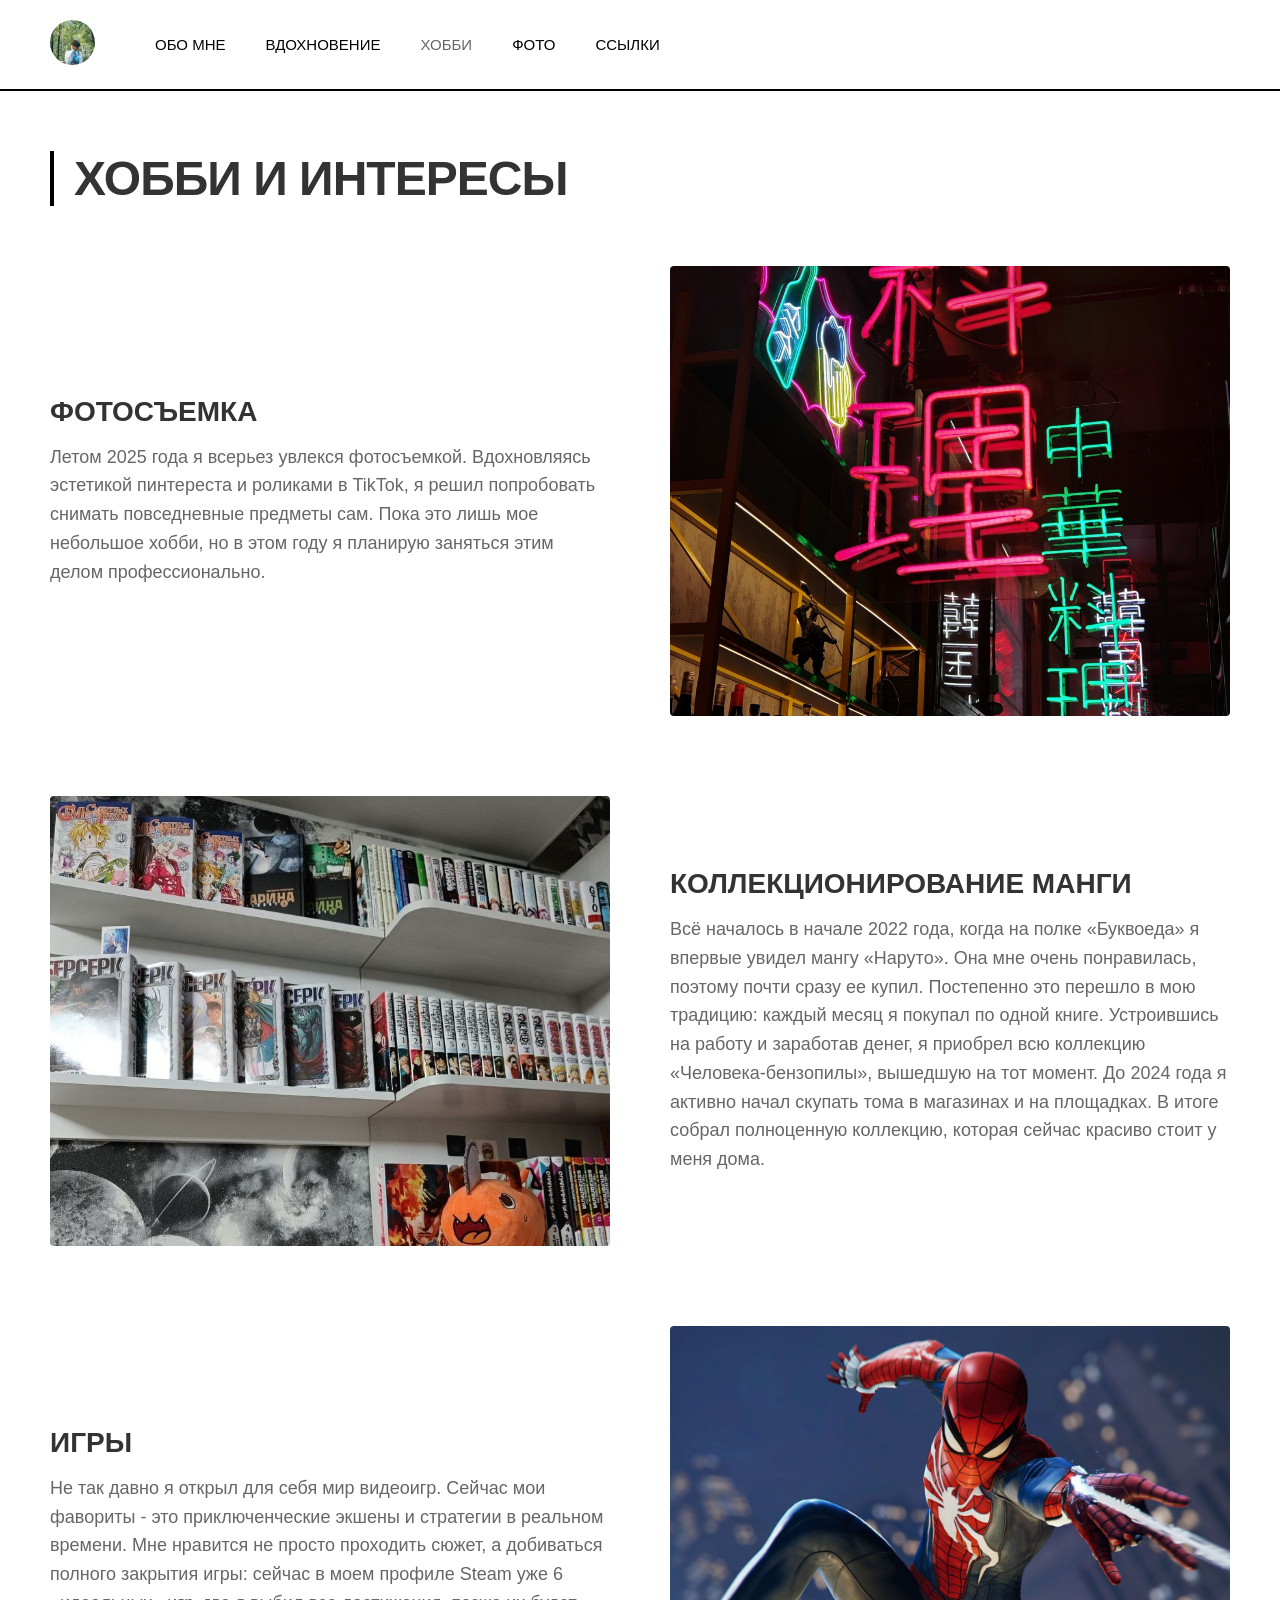
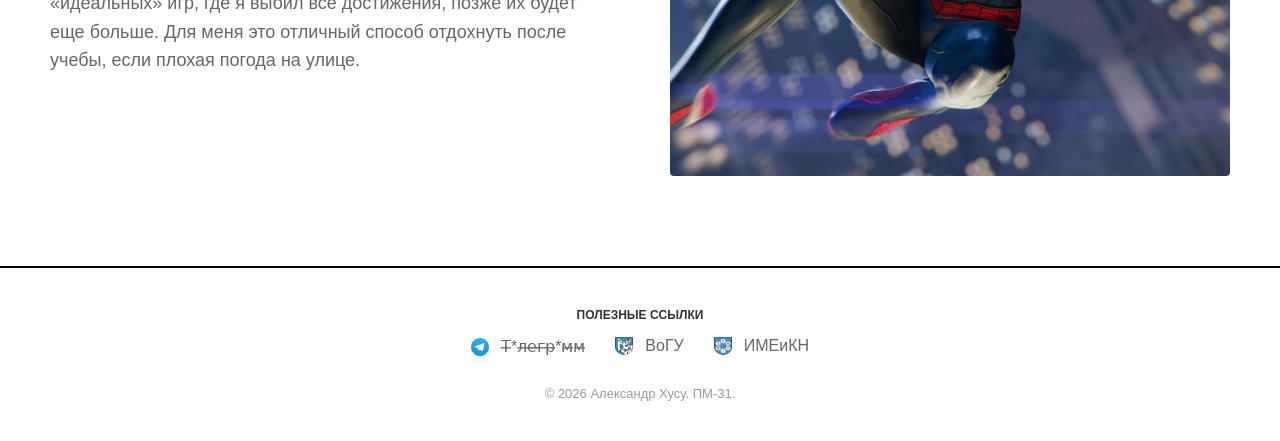
==== hobby.html @ 07779d30 "Initial push" ====
<!DOCTYPE html>
<html lang="ru">
<head>
  <meta charset="UTF-8">
  <meta name="viewport" content="width=device-width, initial-scale=1.0">
  <title>Хобби и интересы</title>
  <link rel="stylesheet" href="style.css">
</head>
<body>

<header class="navbar">
  <div class="logo">
    <img src="images/logo/3.jpg" alt="Лого">
  </div>
  <nav>
    <ul class="nav-links">
      <li><a href="index.html">Обо мне</a></li>
      <li><a href="insp.html">Вдохновение</a></li>
      <li><a href="hobby.html" class="active">Хобби</a></li>
      <li><a href="photo.html">Фото</a></li>
      <li><a href="link.html">Ссылки</a></li>
    </ul>
  </nav>
</header>

<main>
  <section class="hobby-header">
    <h1>Хобби и интересы</h1>
  </section>

  <section class="hobby-item img-right">
    <div class="hobby-text">
      <h2>Фотосъемка</h2>
      <p>Летом 2025 года я всерьез увлекся фотосъемкой. Вдохновляясь эстетикой пинтереста и роликами в TikTok, я решил попробовать снимать повседневные предметы сам. Пока это лишь мое небольшое хобби, но в этом году я планирую заняться этим делом профессионально.</p>
    </div>
    <div class="hobby-image">
      <img src="images/hobby/photo.jpg" alt="Фотосъемка">
    </div>
  </section>

  <section class="hobby-item img-left">
    <div class="hobby-text">
      <h2>Коллекционирование манги</h2>
      <p>Всё началось в начале 2022 года, когда на полке «Буквоеда» я впервые увидел мангу «Наруто». Она мне очень понравилась, поэтому почти сразу ее купил. Постепенно это перешло в мою традицию: каждый месяц я покупал по одной книге. Устроившись на работу и заработав денег, я приобрел всю коллекцию «Человека-бензопилы», вышедшую на тот момент. До 2024 года я активно начал скупать тома в магазинах и на площадках. В итоге собрал полноценную коллекцию, которая сейчас красиво стоит у меня дома.</p>
    </div>
    <div class="hobby-image">
      <img src="images/hobby/manga.jpg" alt="Манга">
    </div>
  </section>


  <section class="hobby-item img-right">
    <div class="hobby-text">
      <h2>Игры</h2>
      <p>Не так давно я открыл для себя мир видеоигр. Сейчас мои фавориты - это приключенческие экшены и стратегии в реальном времени. Мне нравится не просто проходить сюжет, а добиваться полного закрытия игры: сейчас в моем профиле Steam уже 6 «идеальных» игр, где я выбил все достижения, позже их будет еще больше. Для меня это отличный способ отдохнуть после учебы, если плохая погода на улице.</p>
    </div>
    <div class="hobby-image">
      <img src="images/hobby/game.jpg" alt="Игры">
    </div>
  </section>

</main>

<footer class="footer-minimal">
  <div class="footer-container-two">
    <div class="footer-col">
      <p class="footer-heading">Полезные ссылки</p>
      <ul class="footer-links">
        <li>
          <a href="https://t.me/mediagigantyeh" target="_blank">
            <img src="images/logo/tg.png" class="footer-icon" alt="TG">Т̶*л̶е̶г̶р̶*м̶м̶
          </a>
        </li>
        <li>
          <a href="https://vk.com/imemit_vogu" target="_blank">
            <img src="images/logo/vogu.png" class="footer-icon" alt="ВоГУ">ВоГУ
          </a>
        </li>
        <li>
          <a href="https://vk.com/imemit_vogu" target="_blank">
            <img src="images/logo/instit.png" class="footer-icon" alt="ИМЕиКН">ИМЕиКН
          </a>
        </li>
      </ul>
    </div>
  </div>

  <div class="footer-bottom">
    <p>&copy; 2026 Александр Хусу. ПМ-31.</p>
  </div>
</footer>

<button id="backToTop" class="back-to-top">
  <span>&#8593;</span>
</button>
<script src="y.js"></script>

</body>
</html>
---- style.css ----
:root {
    --black: #000;
    --gray: #666;
    --light-gray: #888;
    --bg-gray: #f5f5f5;
    --transition: 0.3s ease;
    --container-max: 1700px;
}

* {
    margin: 0;
    padding: 0;
    box-sizing: border-box;
}

body {
    font-family: 'Helvetica', sans-serif;
    color: #333;
    display: flex;
    flex-direction: column;
    min-height: 100vh;
}

/* Хедер */
.navbar {
    display: flex;
    align-items: center;
    padding: 20px 50px;
    border-bottom: 2px solid var(--black);
    gap: 60px;
}

.logo img {
    width: 45px; height: 45px;
    border-radius: 50%;
    object-fit: cover;
}

.nav-links {
    display: flex;
    list-style: none;
    gap: 40px;
}

.nav-links a {
    text-decoration: none;
    color: var(--black);
    font-size: 15px;
    font-weight: 500;
    text-transform: uppercase;
    transition: color var(--transition);
}

.nav-links a.active {
    color: var(--gray);
    padding-bottom: 4px;
}

/* Футер */
.footer-minimal {
    padding: 40px 50px;
    border-top: 2px solid var(--black);
    margin-top: 50px;
}

.footer-container-two {
    max-width: 1000px;
    margin: 0 auto;
    display: flex;
    justify-content: center;
}

.footer-heading {
    font-size: 12px;
    font-weight: 700;
    text-transform: uppercase;
    margin-bottom: 15px;
    text-align: center;
}

.footer-links {
    list-style: none;
    display: flex;
    flex-direction: row;
    gap: 30px;
}

.footer-links a {
    display: flex;
    align-items: center;
    gap: 12px;
    color: var(--gray);
    text-decoration: none;
    transition: color var(--transition);
}

.footer-icon {
    width: 18px;
    height: 18px;
}

.footer-bottom {
    margin-top: 30px;
    text-align: center;
    font-size: 13px;
    color: #999;
}

/* Обо мне */
.about-hero {
    flex: 1;
    padding: 80px 50px;
    max-width: var(--container-max);
    margin: 0 auto;
}

.about-container {
    display: grid;
    grid-template-columns: 1.2fr 0.8fr;
    gap: 50px 100px;
    align-items: center;
}

.category-tag {
    font-size: 14px;
    text-transform: uppercase;
    letter-spacing: 0.2em;
    color: var(--light-gray);
    margin-bottom: 20px;
    display: block;
}

.about-title {
    font-size: clamp(60px, 9vw, 140px);
    line-height: 0.85;
    text-transform: uppercase;
    letter-spacing: -0.04em;
    margin-bottom: 30px;
}

.about-description p {
    font-size: 20px;
    line-height: 1.6;
    margin-bottom: 30px;
    max-width: 600px;
}

.about-photo {
    height: 700px;
    border-radius: 4px;
    overflow: hidden;
}

.about-photo img {
    width: 100%;
    height: 100%;
    object-fit: cover;
}

/* Вдохновение */
.inspiration-grid {
    display: grid;
    grid-template-columns: repeat(auto-fill, minmax(400px, 1fr));
    gap: 40px;
    padding: 40px 50px;
    max-width: var(--container-max);
    margin: 0 auto;
}

.insp-card {
    display: flex;
    flex-direction: column;
    border: 2px solid var(--black);
    background: #fff;
    transition: transform 0.5s ease, box-shadow 0.5s ease;
    overflow: hidden;
}

.insp-card:hover {
    transform: scale(1.02);
    box-shadow: 0 15px 30px rgba(0,0,0,0.1);
}

.insp-img {
    width: 100%;
    height: 300px;
    overflow: hidden;
    border-bottom: 2px solid var(--black);
}

.insp-img img {
    width: 100%;
    height: 100%;
    object-fit: cover;
    transition: transform 0.5s ease;
}

.insp-card:hover .insp-img img {
    transform: scale(1.05);
}

.insp-content {
    padding: 25px;
}

.insp-tag {
    font-size: 12px;
    text-transform: uppercase;
    letter-spacing: 0.2em;
    color: var(--light-gray);
    margin-bottom: 10px;
    display: block;
}

.insp-content h3 {
    font-size: 24px;
    font-weight: 700;
    text-transform: uppercase;
    margin-bottom: 15px;
    letter-spacing: -0.02em;
}

.insp-content p {
    font-size: 16px;
    line-height: 1.5;
    color: var(--gray);
}

/* Хобби */
.hobby-header {
    padding: 60px 50px 20px;
    max-width: var(--container-max);
    margin: 0 auto;
}

.hobby-header h1 {
    font-size: clamp(32px, 5vw, 48px);
    text-transform: uppercase;
    letter-spacing: -0.02em;
    border-left: 4px solid var(--black);
    padding-left: 20px;
}

.hobby-item {
    display: flex;
    align-items: center;
    gap: 60px;
    padding: 40px 50px;
    max-width: var(--container-max);
    margin: 0 auto;
}

.img-right {
    flex-direction: row;
}

.img-left {
    flex-direction: row-reverse;
}

.hobby-text {
    flex: 1;
}

.hobby-text h2 {
    font-size: 28px;
    margin-bottom: 15px;
    text-transform: uppercase;
}

.hobby-text p {
    font-size: 18px;
    line-height: 1.6;
    color: var(--gray);
}

.hobby-image {
    flex: 1;
    height: 450px;
    border-radius: 4px;
    overflow: hidden;
}

.hobby-image img {
    width: 100%;
    height: 100%;
    object-fit: cover;
    transition: transform 0.5s ease;
}

.hobby-image img:hover {
    transform: scale(1.03);
}

/* Фото */
.photo-gallery {
    display: grid;
    grid-template-columns: repeat(3, 1fr);
    gap: 40px 30px;
    max-width: 1800px;
    margin: 50px auto;
    padding: 0 50px;
}

.gallery-item {
    width: 100%;
    aspect-ratio: 3 / 2;
    overflow: hidden;
    border-radius: 12px;
    cursor: pointer;
}

.gallery-img {
    width: 100%;
    height: 100%;
    object-fit: cover;
    transition: transform 0.5s ease;
}

.gallery-item:hover .gallery-img {
    transform: scale(1.05);
}

/* Кнопка наверх */
.back-to-top {
    position: fixed;
    bottom: 30px;
    right: 30px;
    width: 50px;
    height: 50px;
    background-color: white;
    color: var(--black);
    border: none;
    border-radius: 50%;
    cursor: pointer;
    display: none;
    align-items: center;
    justify-content: center;
    font-size: 24px;
    z-index: 1000;
    transition: opacity 0.3s, transform 0.3s;
    box-shadow: 0 4px 10px rgba(0,0,0,0.2);
}

.back-to-top:hover {
    transform: translateY(-5px);
    opacity: 0.8;
}

html {
    scroll-behavior: smooth;
}

/* Действие с фото */
.lightbox {
    display: none;
    position: fixed;
    z-index: 2000;
    top: 0; left: 0;
    width: 100%;
    height: 100%;
    background: rgba(0, 0, 0, 0.95);
    align-items: center;
    justify-content: center;
}

.lb-content {
    width: 100%;
    height: 100%;
    display: flex;
    align-items: center;
    justify-content: center;
    padding: 20px;
}

#lightbox-img {
    max-width: 100%;
    max-height: 80vh;
    object-fit: contain;
    transition: transform 0.3s ease;
}

.lb-nav {
    position: absolute;
    top: 50%;
    transform: translateY(-50%);
    background: rgba(255, 255, 255, 0.1);
    border: none;
    color: white;
    font-size: 40px;
    padding: 15px 20px;
    cursor: pointer;
    z-index: 2010;
    border-radius: 50%;
    user-select: none;
}

.lb-prev { left: 10px; }
.lb-next { right: 10px; }

.close-btn {
    position: absolute;
    top: 20px;
    right: 20px;
    color: white;
    font-size: 45px;
    cursor: pointer;
    z-index: 2020;
    line-height: 1;
}

#lightbox-img {
    max-width: 90%;
    max-height: 85vh;
    object-fit: contain;
}

/* Ссылки */
.links-container {
    display: grid;
    grid-template-columns: 1fr 1fr;
    gap: 50px;
    padding: 40px 50px;
    max-width: var(--container-max);
    margin: 0 auto;
}

.links-grid {
    display: grid;
    grid-template-columns: repeat(2, 1fr);
    grid-template-rows: repeat(3, 1fr);
    gap: 20px;
}

.link-card {
    display: flex;
    align-items: center;
    padding: 20px;
    border: 2px solid var(--black);
    text-decoration: none;
    color: var(--black);
    background: #fff;
    aspect-ratio: 1 / 0.5;
    transition: transform 0.5s ease, box-shadow 0.5s ease;
    overflow: hidden;
}

.link-card:hover {
    transform: scale(1.03);
    box-shadow: 0 10px 25px rgba(0,0,0,0.1);
}

.link-logo {
    width: 40px;
    height: 40px;
    object-fit: contain;
    margin-right: 15px;
    filter: none;
}

.link-name {
    font-size: 16px;
    font-weight: 700;
    text-transform: uppercase;
    letter-spacing: 0.05em;
}

.links-aside-photo {
    width: 100%;
    height: 610px;
    border-radius: 4px;
    overflow: hidden;
}

.links-aside-photo img {
    width: 100%;
    height: 100%;
    object-fit: cover;
}

/* Адаптивность */
@media (max-width: 1100px) {
    .navbar {
        padding: 15px;
        gap: 15px;
    }
    .nav-links {
        gap: 12px;
    }
    .nav-links a {
        font-size: 12px;
        letter-spacing: 0;
    }
    .about-container {
        grid-template-columns: 1fr;
    }
    .about-photo {
        height: 500px;
        order: -1;
    }
    .inspiration-grid {
        grid-template-columns: 1fr;
        padding: 20px;
        gap: 20px;
    }

    .insp-img {
        height: 250px;
    }

    .insp-content h3 {
        font-size: 20px;
    }
    .hobby-item, .img-left {
        flex-direction: column;
        gap: 30px;
        padding: 30px 20px;
    }
    .hobby-image {
        width: 100%;
        height: 300px;
    }
    .photo-gallery {
        grid-template-columns: 1fr;
        gap: 15px;
    }
    .links-container {
        grid-template-columns: 1fr;
    }
    .link-name {
        font-size: 8px;
    }
    .links-aside-photo {
        width: 100%;
        height: 400px;
        border-radius: 4px;
        overflow: hidden;
    }
    #lightbox-img {
        max-height: 70vh;
    }
    .lb-nav {
        font-size: 30px;
        padding: 10px 15px;
        background: rgba(0, 0, 0, 0.3);
    }
    .close-btn {
        top: 15px;
        right: 15px;
        font-size: 40px;
    }
    .navbar {
        padding: 20px;
        gap: 30px; }
    .footer-links {
        flex-direction: column;
        align-items: center;
    }
}
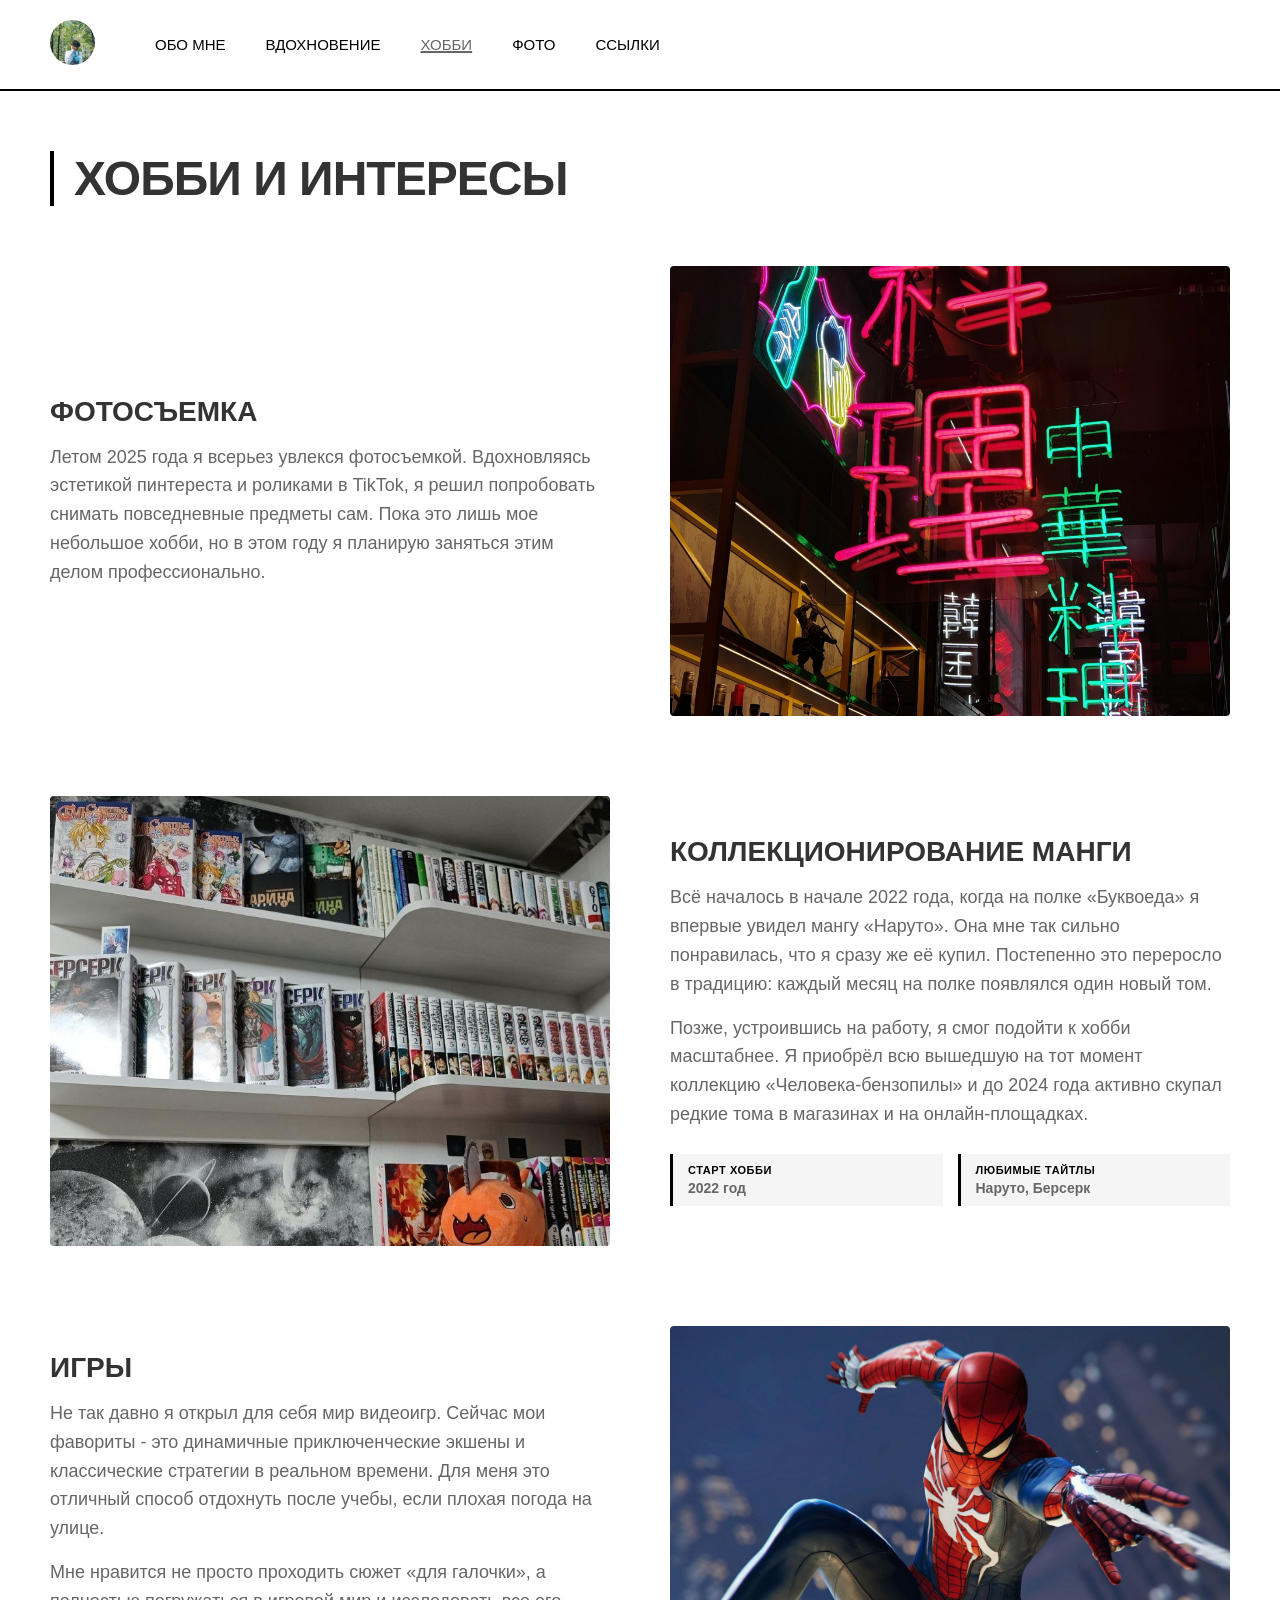
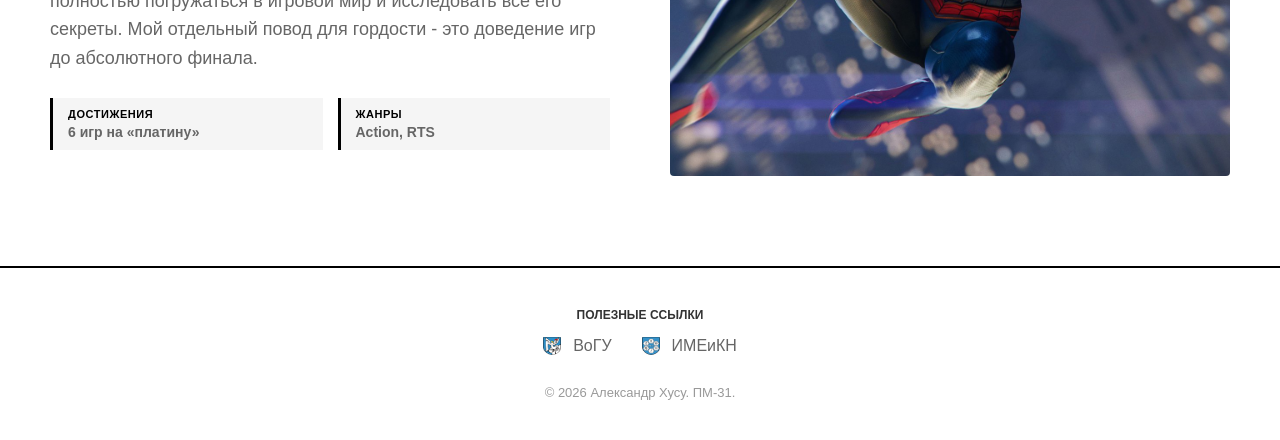
==== commit 5a15facf: "Push" ====
--- a/hobby.html
+++ b/hobby.html
@@ -10,7 +10,9 @@
 
 <header class="navbar">
   <div class="logo">
-    <img src="images/logo/3.jpg" alt="Лого">
+    <a href="index.html">
+      <img src="images/logo/3.jpg" alt="Лого">
+    </a>
   </div>
   <nav>
     <ul class="nav-links">
@@ -41,18 +43,39 @@
   <section class="hobby-item img-left">
     <div class="hobby-text">
       <h2>Коллекционирование манги</h2>
-      <p>Всё началось в начале 2022 года, когда на полке «Буквоеда» я впервые увидел мангу «Наруто». Она мне очень понравилась, поэтому почти сразу ее купил. Постепенно это перешло в мою традицию: каждый месяц я покупал по одной книге. Устроившись на работу и заработав денег, я приобрел всю коллекцию «Человека-бензопилы», вышедшую на тот момент. До 2024 года я активно начал скупать тома в магазинах и на площадках. В итоге собрал полноценную коллекцию, которая сейчас красиво стоит у меня дома.</p>
+      <p>Всё началось в начале 2022 года, когда на полке «Буквоеда» я впервые увидел мангу «Наруто». Она мне так сильно понравилась, что я сразу же её купил. Постепенно это переросло в традицию: каждый месяц на полке появлялся один новый том.</p>
+      <p>Позже, устроившись на работу, я смог подойти к хобби масштабнее. Я приобрёл всю вышедшую на тот момент коллекцию «Человека-бензопилы» и до 2024 года активно скупал редкие тома в магазинах и на онлайн-площадках.</p>
+      <div class="hobby-facts">
+        <div class="fact-badge">
+          <span class="fact-title">Старт хобби</span>
+          <span class="fact-value">2022 год</span>
+        </div>
+        <div class="fact-badge">
+          <span class="fact-title">Любимые тайтлы</span>
+          <span class="fact-value">Наруто, Берсерк</span>
+        </div>
+      </div>
     </div>
     <div class="hobby-image">
       <img src="images/hobby/manga.jpg" alt="Манга">
     </div>
   </section>
 
-
   <section class="hobby-item img-right">
     <div class="hobby-text">
       <h2>Игры</h2>
-      <p>Не так давно я открыл для себя мир видеоигр. Сейчас мои фавориты - это приключенческие экшены и стратегии в реальном времени. Мне нравится не просто проходить сюжет, а добиваться полного закрытия игры: сейчас в моем профиле Steam уже 6 «идеальных» игр, где я выбил все достижения, позже их будет еще больше. Для меня это отличный способ отдохнуть после учебы, если плохая погода на улице.</p>
+      <p>Не так давно я открыл для себя мир видеоигр. Сейчас мои фавориты - это динамичные приключенческие экшены и классические стратегии в реальном времени. Для меня это отличный способ отдохнуть после учебы, если плохая погода на улице.</p>
+      <p>Мне нравится не просто проходить сюжет «для галочки», а полностью погружаться в игровой мир и исследовать все его секреты. Мой отдельный повод для гордости - это доведение игр до абсолютного финала.</p>
+      <div class="hobby-facts">
+        <div class="fact-badge">
+          <span class="fact-title">Достижения</span>
+          <span class="fact-value">6 игр на «платину»</span>
+        </div>
+        <div class="fact-badge">
+          <span class="fact-title">Жанры</span>
+          <span class="fact-value">Action, RTS</span>
+        </div>
+      </div>
     </div>
     <div class="hobby-image">
       <img src="images/hobby/game.jpg" alt="Игры">
@@ -67,12 +90,7 @@
       <p class="footer-heading">Полезные ссылки</p>
       <ul class="footer-links">
         <li>
-          <a href="https://t.me/mediagigantyeh" target="_blank">
-            <img src="images/logo/tg.png" class="footer-icon" alt="TG">Т̶*л̶е̶г̶р̶*м̶м̶
-          </a>
-        </li>
-        <li>
-          <a href="https://vk.com/imemit_vogu" target="_blank">
+          <a href="https://vogu35.ru" target="_blank">
             <img src="images/logo/vogu.png" class="footer-icon" alt="ВоГУ">ВоГУ
           </a>
         </li>
--- a/style.css
+++ b/style.css
@@ -54,6 +54,8 @@
 .nav-links a.active {
     color: var(--gray);
     padding-bottom: 4px;
+    text-decoration: underline;
+    text-decoration-thickness: 2px;
 }
 
 /* Футер */
@@ -292,6 +294,46 @@
     transform: scale(1.03);
 }
 
+.hobby-facts {
+    display: flex;
+    gap: 15px;
+    margin-top: 25px;
+    flex-wrap: wrap;
+}
+
+.fact-badge {
+    background-color: var(--bg-gray, #f5f5f5);
+    border-left: 3px solid var(--black);
+    padding: 10px 15px;
+    display: flex;
+    flex-direction: column;
+    gap: 4px;
+    min-width: 140px;
+    flex: 1;
+}
+
+.fact-title {
+    font-size: 11px;
+    text-transform: uppercase;
+    letter-spacing: 0.05em;
+    color: var(--black);
+    font-weight: 600;
+}
+
+.fact-value {
+    font-size: 14px;
+    font-weight: 700;
+    color: var(--gray);
+}
+
+.hobby-text p {
+    margin-bottom: 15px;
+}
+
+.hobby-text p:last-of-type {
+    margin-bottom: 0;
+}
+
 /* Фото */
 .photo-gallery {
     display: grid;
@@ -304,21 +346,39 @@
 
 .gallery-item {
     width: 100%;
+    display: flex;
+    flex-direction: column;
+    gap: 12px;
+    cursor: pointer;
+}
+
+.gallery-item {
+    overflow: hidden;
+}
+
+.gallery-img {
+    width: 100%;
     aspect-ratio: 3 / 2;
-    overflow: hidden;
+    object-fit: cover;
     border-radius: 12px;
-    cursor: pointer;
-}
-
-.gallery-img {
-    width: 100%;
-    height: 100%;
-    object-fit: cover;
     transition: transform 0.5s ease;
 }
 
 .gallery-item:hover .gallery-img {
-    transform: scale(1.05);
+    transform: scale(1.03);
+}
+
+.gallery-caption {
+    font-size: 14px;
+    font-weight: 500;
+    color: var(--gray);
+    letter-spacing: 0.02em;
+    padding-left: 4px;
+    transition: color var(--transition);
+}
+
+.gallery-item:hover .gallery-caption {
+    color: var(--black);
 }
 
 /* Кнопка наверх */
@@ -481,14 +541,18 @@
 /* Адаптивность */
 @media (max-width: 1100px) {
     .navbar {
+        flex-direction: column;
+        align-items: center;
         padding: 15px;
+        gap: 20px;
+    }
+    .nav-links {
+        flex-direction: column;
+        align-items: center;
         gap: 15px;
     }
-    .nav-links {
-        gap: 12px;
-    }
     .nav-links a {
-        font-size: 12px;
+        font-size: 20px;
         letter-spacing: 0;
     }
     .about-container {
@@ -553,7 +617,83 @@
         padding: 20px;
         gap: 30px; }
     .footer-links {
+        display: flex;
         flex-direction: column;
         align-items: center;
-    }
-}
+        gap: 20px;
+    }
+    .footer-links a {
+        font-size: 18px;
+        text-decoration: none;
+        color: var(--black);
+    }
+}
+
+@media (max-width: 768px) {
+    .navbar {
+        padding: 15px;
+        gap: 15px;
+    }
+    .nav-links a {
+        font-size: 16px;
+    }
+    .about-hero {
+        padding: 40px 20px;
+    }
+    .about-title {
+        font-size: 40px;
+        line-height: 1.1;
+        margin-bottom: 20px;
+    }
+    .about-description p {
+        font-size: 16px;
+        line-height: 1.5;
+        margin-bottom: 15px;
+    }
+    .about-photo {
+        height: 350px;
+    }
+    .hobby-header {
+        padding: 40px 20px 10px;
+    }
+    .hobby-text h2 {
+        font-size: 22px;
+    }
+    .hobby-text p {
+        font-size: 15px;
+    }
+    .hobby-image {
+        height: 250px;
+    }
+    .inspiration-grid {
+        grid-template-columns: 1fr;
+    }
+    .photo-gallery {
+        grid-template-columns: 1fr;
+        padding: 0 20px;
+    }
+    .links-grid {
+        grid-template-columns: 1fr;
+        grid-template-rows: auto;
+    }
+    .link-card {
+        aspect-ratio: auto;
+        padding: 15px;
+    }
+    .link-name {
+        font-size: 14px;
+    }
+    #lightbox-img {
+        max-height: 70vh;
+        max-width: 95%;
+    }
+    .lb-nav {
+        font-size: 24px;
+        padding: 8px 12px;
+    }
+    .close-btn {
+        top: 10px;
+        right: 15px;
+        font-size: 35px;
+    }
+}
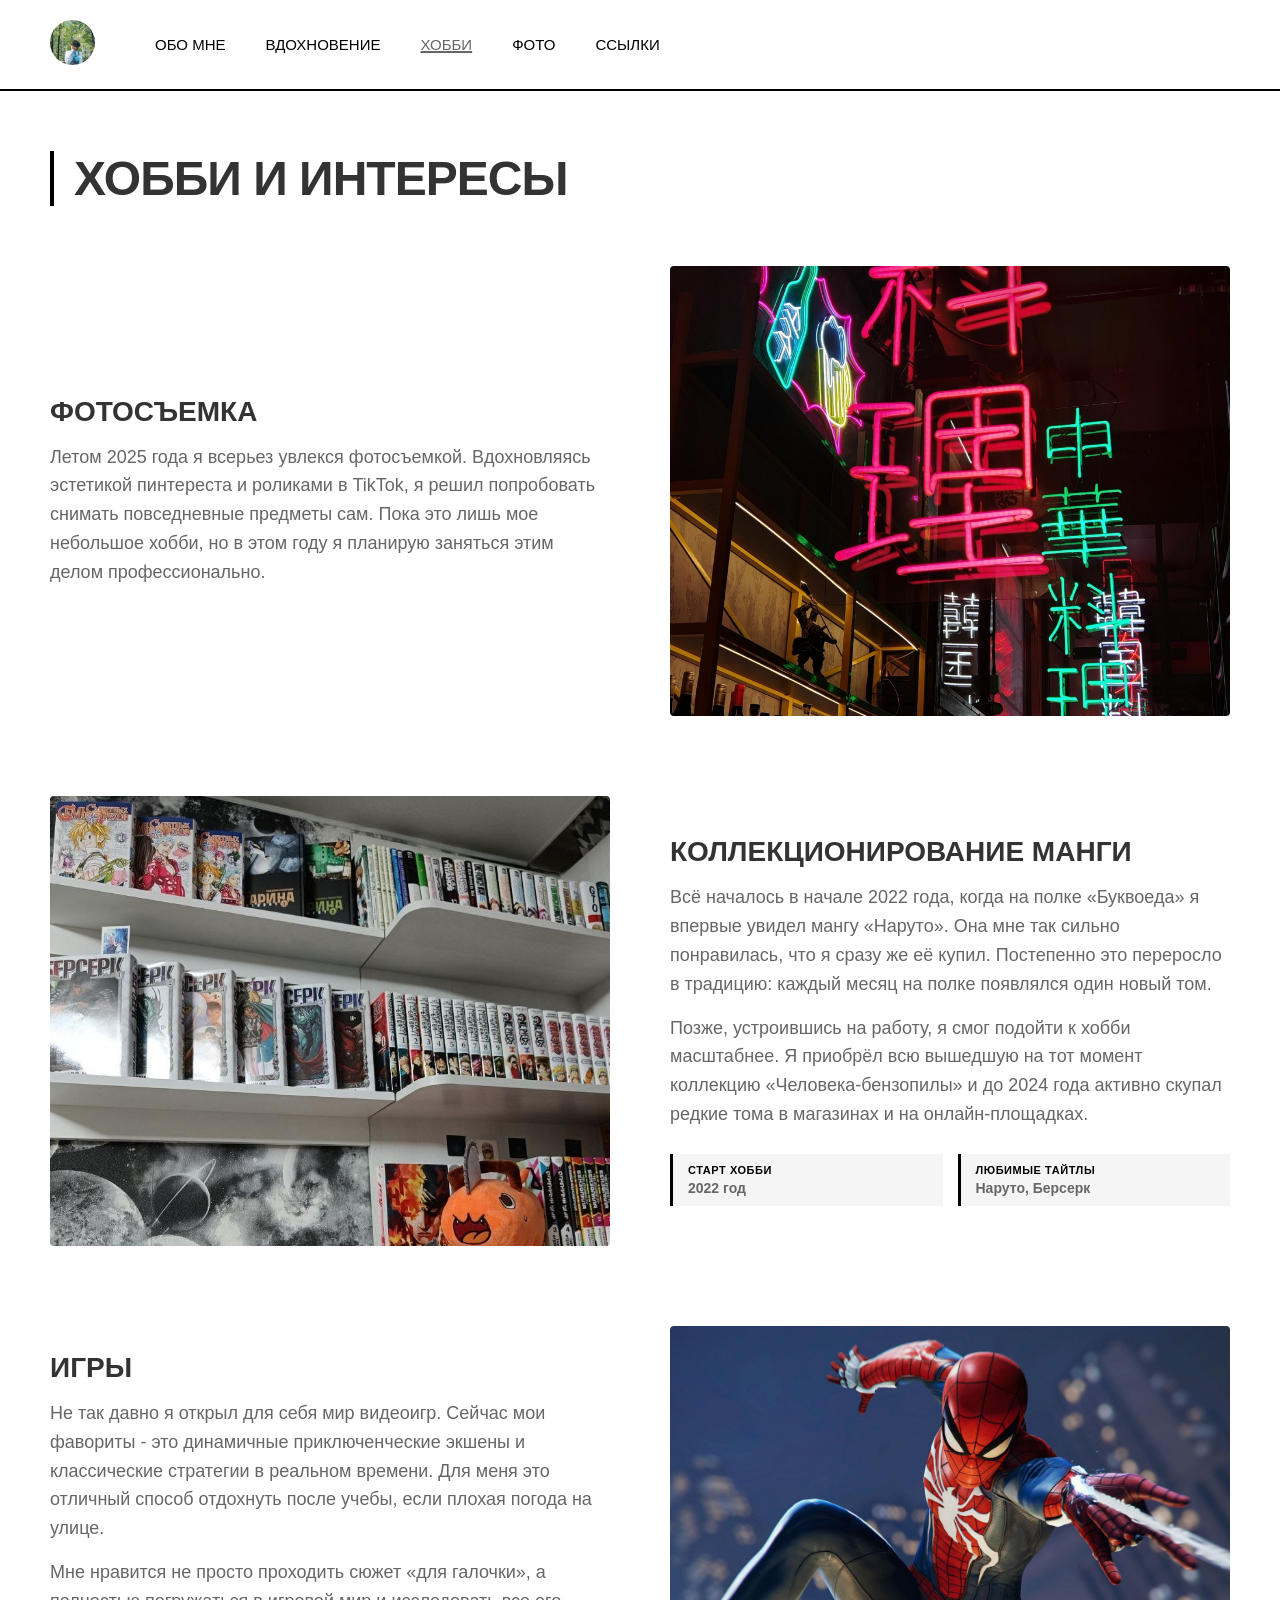
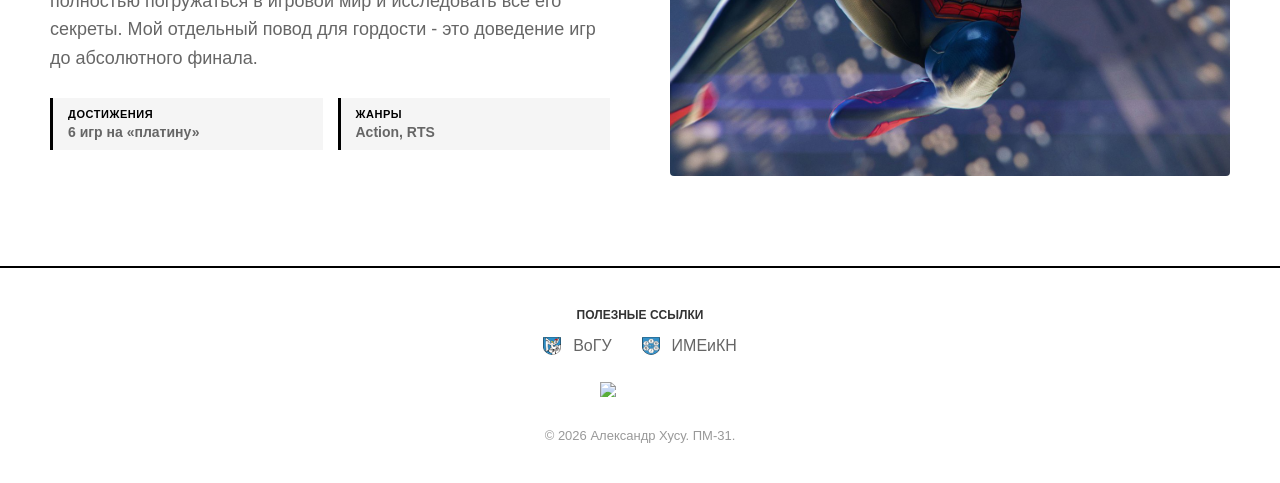
==== commit 292a8a8a: "Push" ====
--- a/hobby.html
+++ b/hobby.html
@@ -102,8 +102,15 @@
       </ul>
     </div>
   </div>
-
   <div class="footer-bottom">
+    <div class="footer-metrika-center">
+      <a href="https://metrika.yandex.ru/stat/?id=109210027&amp;from=informer" target="_blank" rel="nofollow">
+        <img src="https://informer.yandex.ru/informer/109210027/1_0_FFFFFFFF_EFEFEFFF_0_pageviews"
+             style="width:80px; height:15px; border:0; display: inline-block;"
+             alt="Яндекс.Метрика"
+             title="Яндекс.Метрика: данные за сегодня (просмотры)" />
+      </a>
+    </div>
     <p>&copy; 2026 Александр Хусу. ПМ-31.</p>
   </div>
 </footer>
@@ -111,6 +118,23 @@
 <button id="backToTop" class="back-to-top">
   <span>&#8593;</span>
 </button>
+
+<script type="text/javascript">
+  (function(m,e,t,r,i,k,a){
+    m[i]=m[i]||function(){(m[i].a=m[i].a||[]).push(arguments)};
+    m[i].l=1*new Date();
+    for (var j = 0; j < document.scripts.length; j++) {if (document.scripts[j].src === r) { return; }}
+
+    k=e.createElement(t);
+    a=e.getElementsByTagName(t)[0];
+    k.async=1;
+    k.src=r;
+    a.parentNode.insertBefore(k,a);
+  })(window, document,'script','https://mc.yandex.ru/metrika/tag.js?id=109210027', 'ym');
+
+  ym(109210027, 'init', {ssr:true, webvisor:true, clickmap:true, ecommerce:"dataLayer", referrer: document.referrer, url: location.href, accurateTrackBounce:true, trackLinks:true});
+</script>
+<noscript><div><img src="https://mc.yandex.ru/watch/109210027" style="position:absolute; left:-9999px;" alt="" /></div></noscript>
 <script src="y.js"></script>
 
 </body>
--- a/style.css
+++ b/style.css
@@ -69,7 +69,15 @@
     max-width: 1000px;
     margin: 0 auto;
     display: flex;
+    flex-direction: column;
+    align-items: center;
     justify-content: center;
+}
+
+.footer-col {
+    display: flex;
+    flex-direction: column;
+    align-items: center;
 }
 
 .footer-heading {
@@ -84,6 +92,8 @@
     list-style: none;
     display: flex;
     flex-direction: row;
+    align-items: center;
+    justify-content: center;
     gap: 30px;
 }
 
@@ -102,10 +112,28 @@
 }
 
 .footer-bottom {
-    margin-top: 30px;
+    margin-top: 25px;
     text-align: center;
     font-size: 13px;
     color: #999;
+    display: flex;
+    flex-direction: column;
+    align-items: center;
+    gap: 8px;
+}
+
+.footer-metrika-center {
+    display: flex;
+    justify-content: center;
+    align-items: center;
+    height: 15px;
+    margin-top: 10px;
+    margin-bottom: 15px;
+}
+
+.custom-counter {
+    font-weight: 500;
+    margin: 0;
 }
 
 /* Обо мне */
@@ -428,16 +456,28 @@
     width: 100%;
     height: 100%;
     display: flex;
+    flex-direction: column;
     align-items: center;
     justify-content: center;
     padding: 20px;
+    gap: 15px;
+}
+
+.lb-caption {
+    color: #fff;
+    font-size: 16px;
+    font-weight: 500;
+    text-align: center;
+    max-width: 80%;
+    letter-spacing: 0.03em;
+    line-height: 1.4;
+    text-shadow: 0 2px 4px rgba(0, 0, 0, 0.5);
 }
 
 #lightbox-img {
-    max-width: 100%;
+    max-width: 90%;
     max-height: 80vh;
     object-fit: contain;
-    transition: transform 0.3s ease;
 }
 
 .lb-nav {
@@ -616,6 +656,14 @@
     .navbar {
         padding: 20px;
         gap: 30px; }
+    .footer-container-two {
+        flex-direction: column;
+        align-items: center;
+        gap: 25px;
+    }
+    .footer-spacer-right {
+        display: none;
+    }
     .footer-links {
         display: flex;
         flex-direction: column;
@@ -624,8 +672,6 @@
     }
     .footer-links a {
         font-size: 18px;
-        text-decoration: none;
-        color: var(--black);
     }
 }
 
@@ -637,6 +683,9 @@
     .nav-links a {
         font-size: 16px;
     }
+    .footer-minimal {
+        padding: 30px 20px;
+    }
     .about-hero {
         padding: 40px 20px;
     }
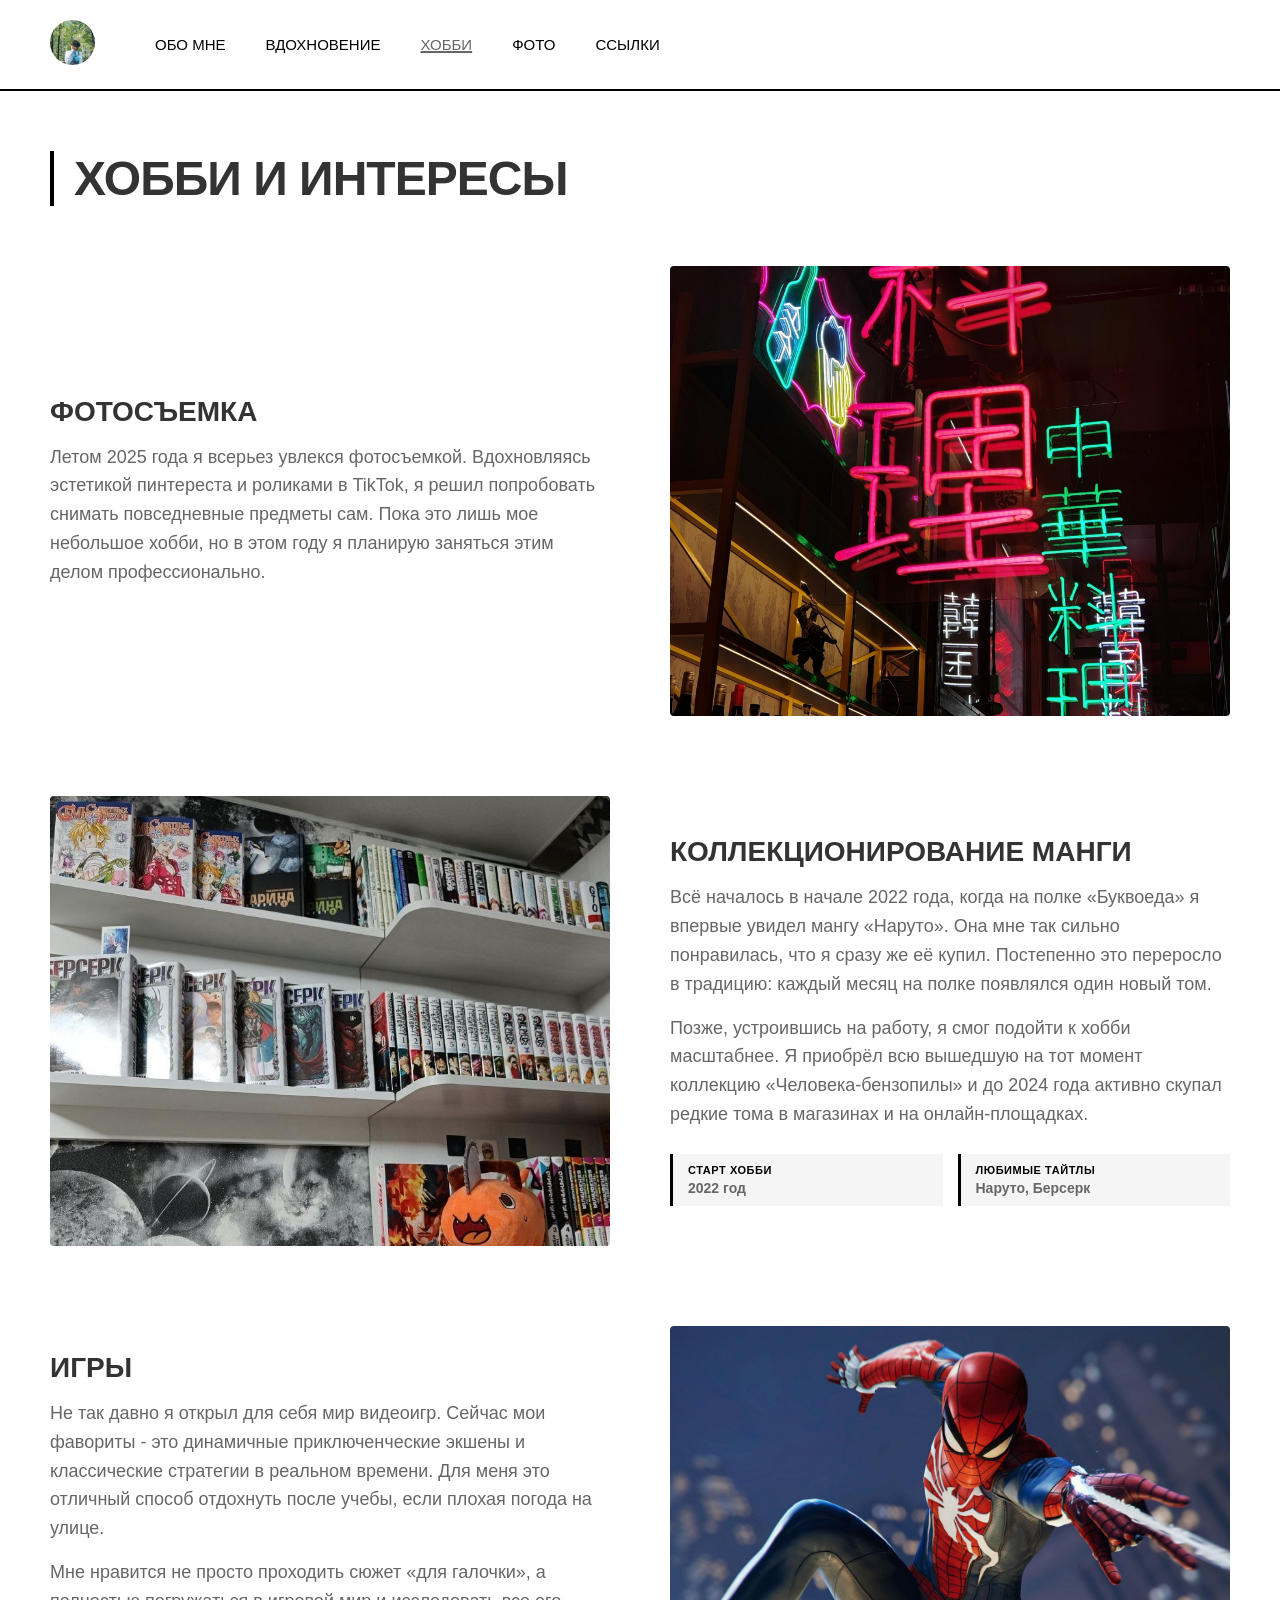
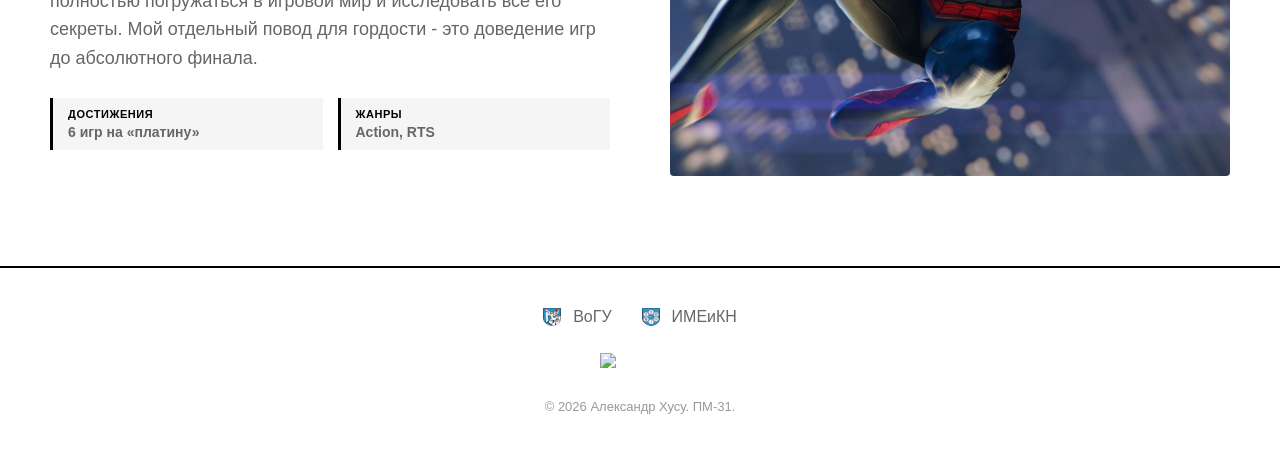
==== commit f533e146: "Push" ====
--- a/hobby.html
+++ b/hobby.html
@@ -87,7 +87,6 @@
 <footer class="footer-minimal">
   <div class="footer-container-two">
     <div class="footer-col">
-      <p class="footer-heading">Полезные ссылки</p>
       <ul class="footer-links">
         <li>
           <a href="https://vogu35.ru" target="_blank">
